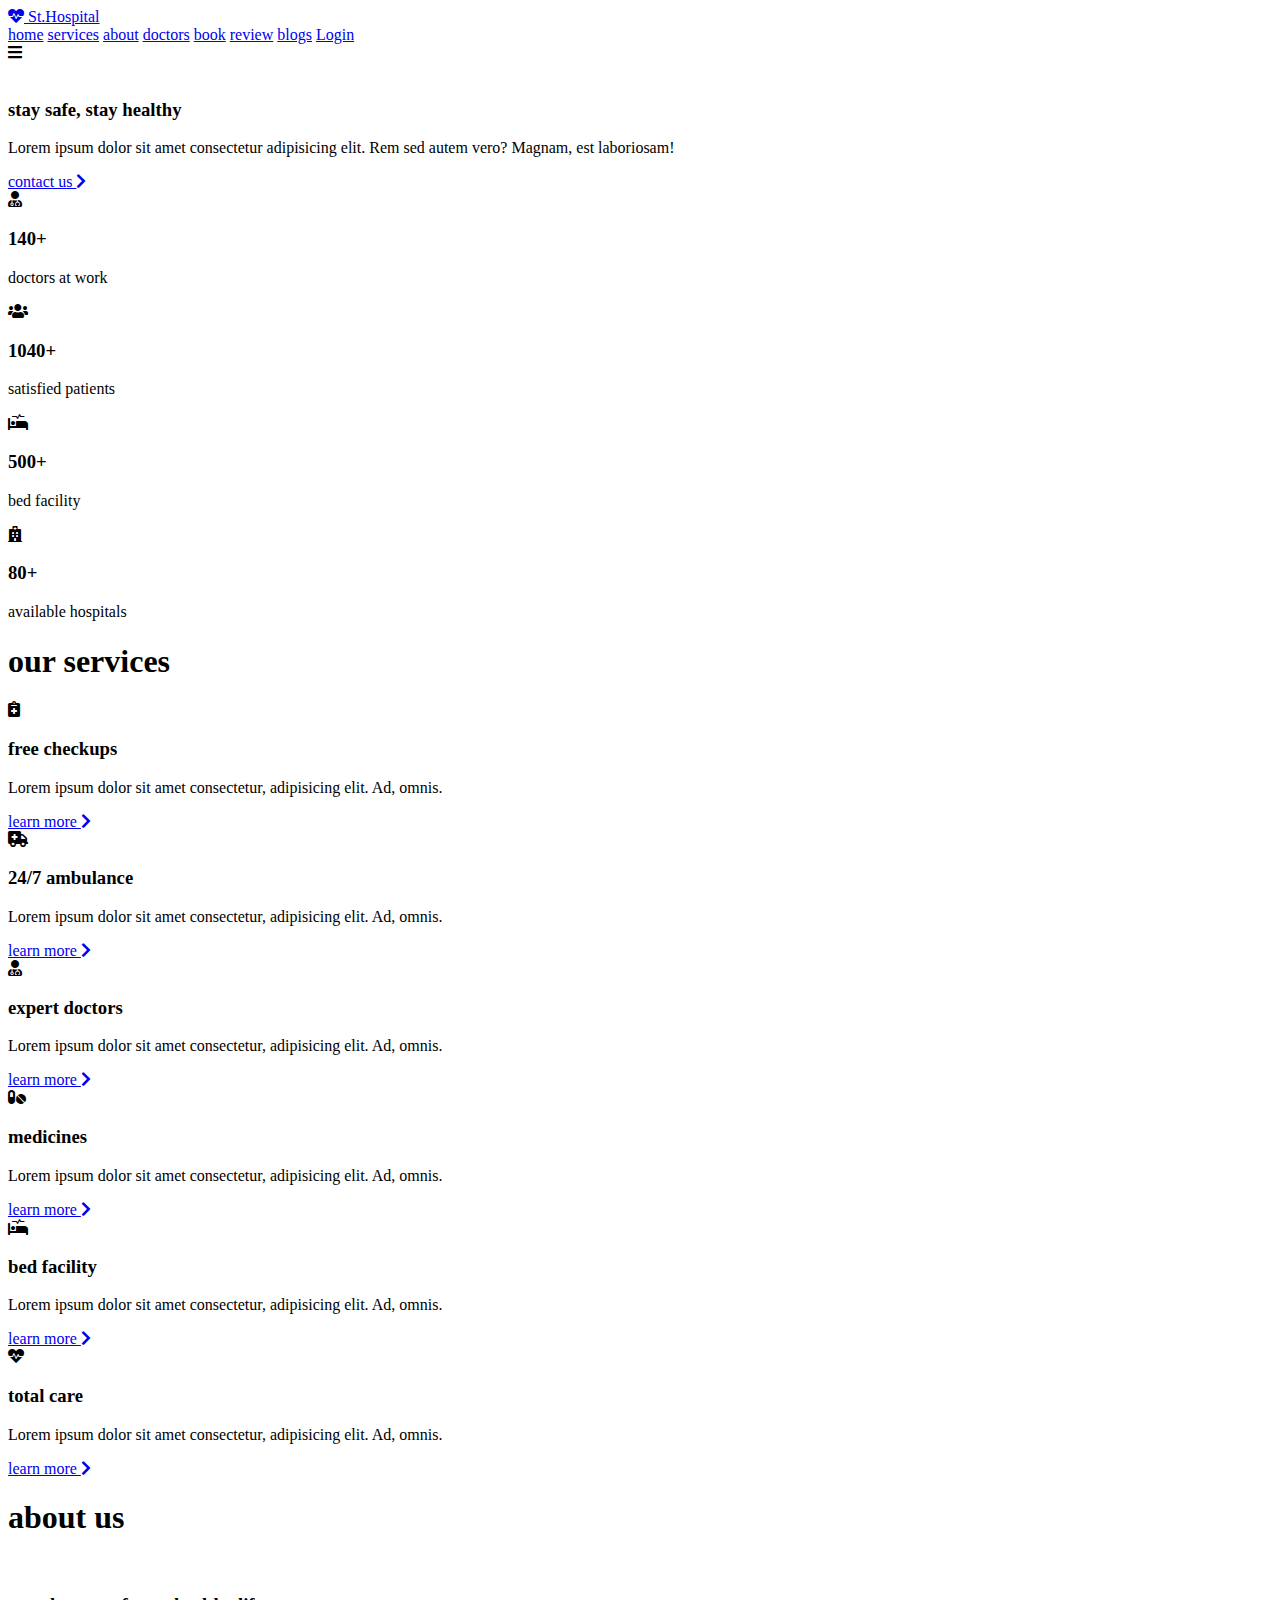
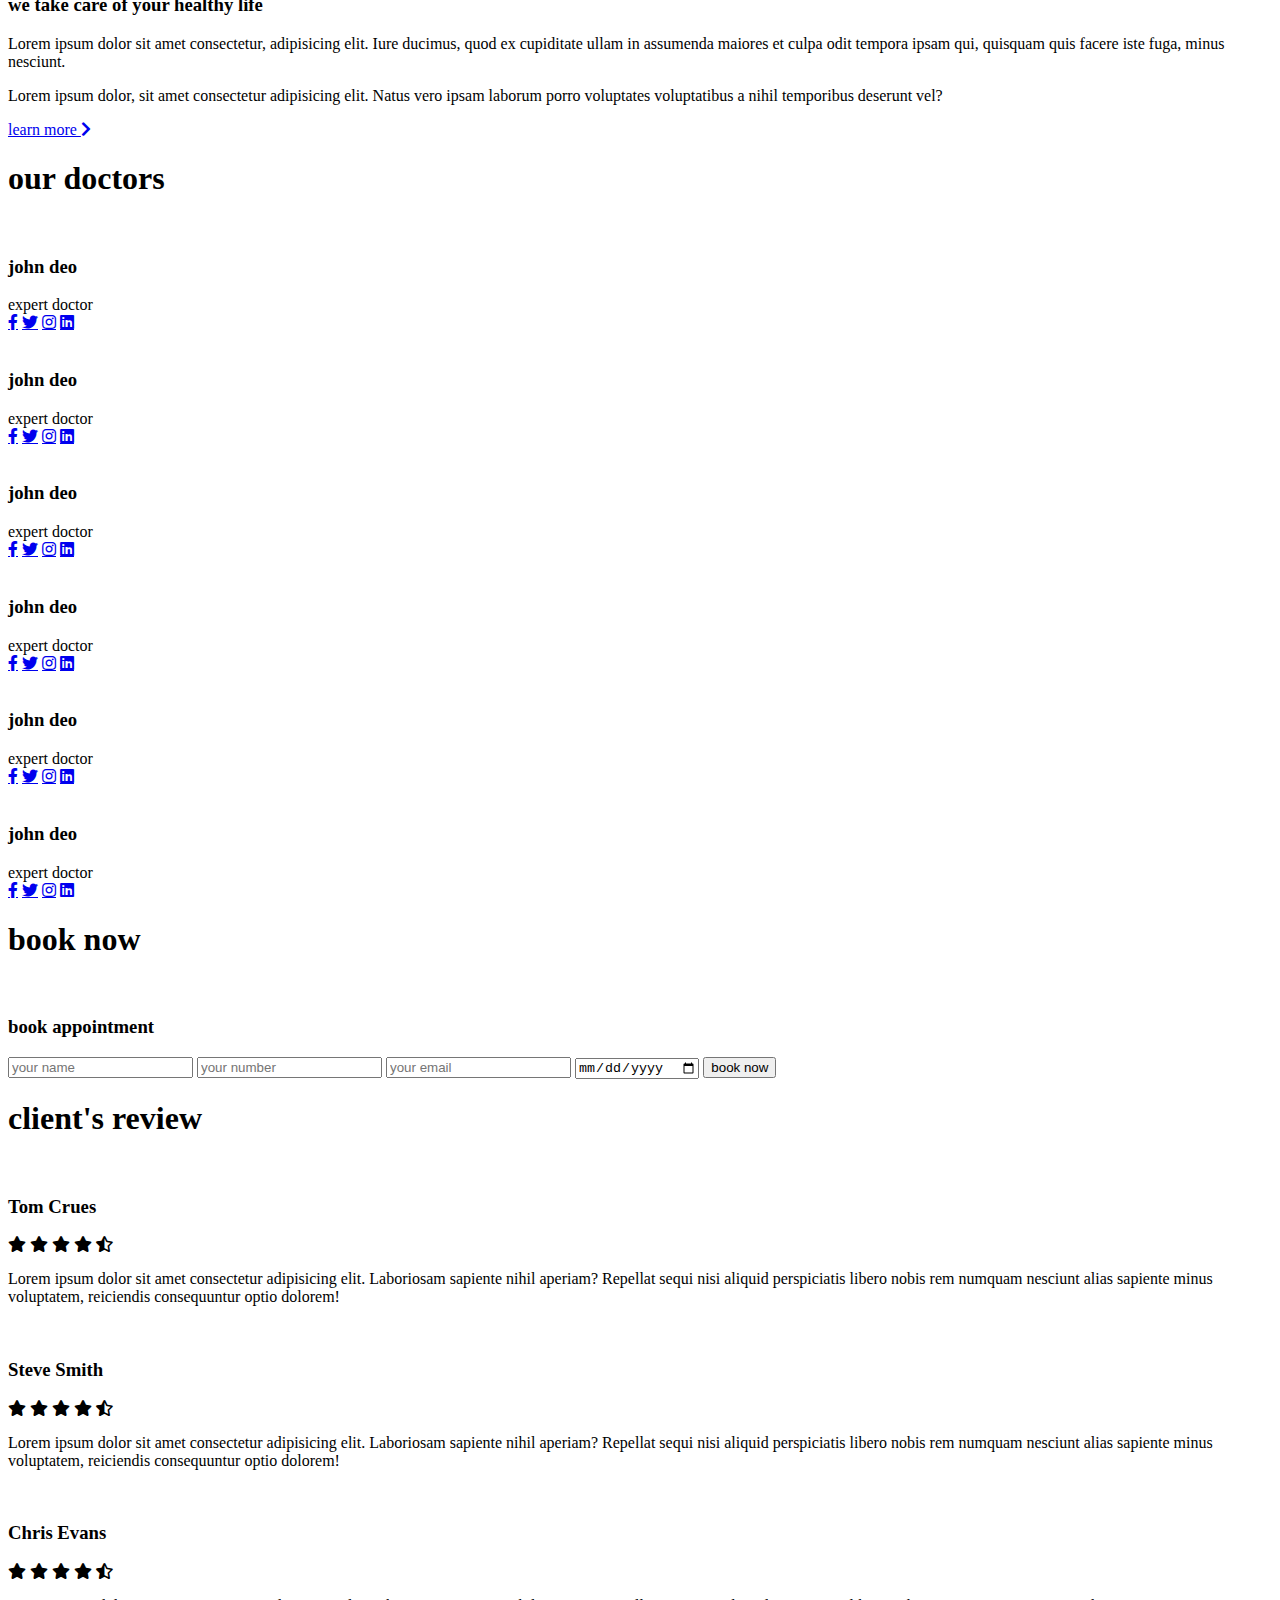
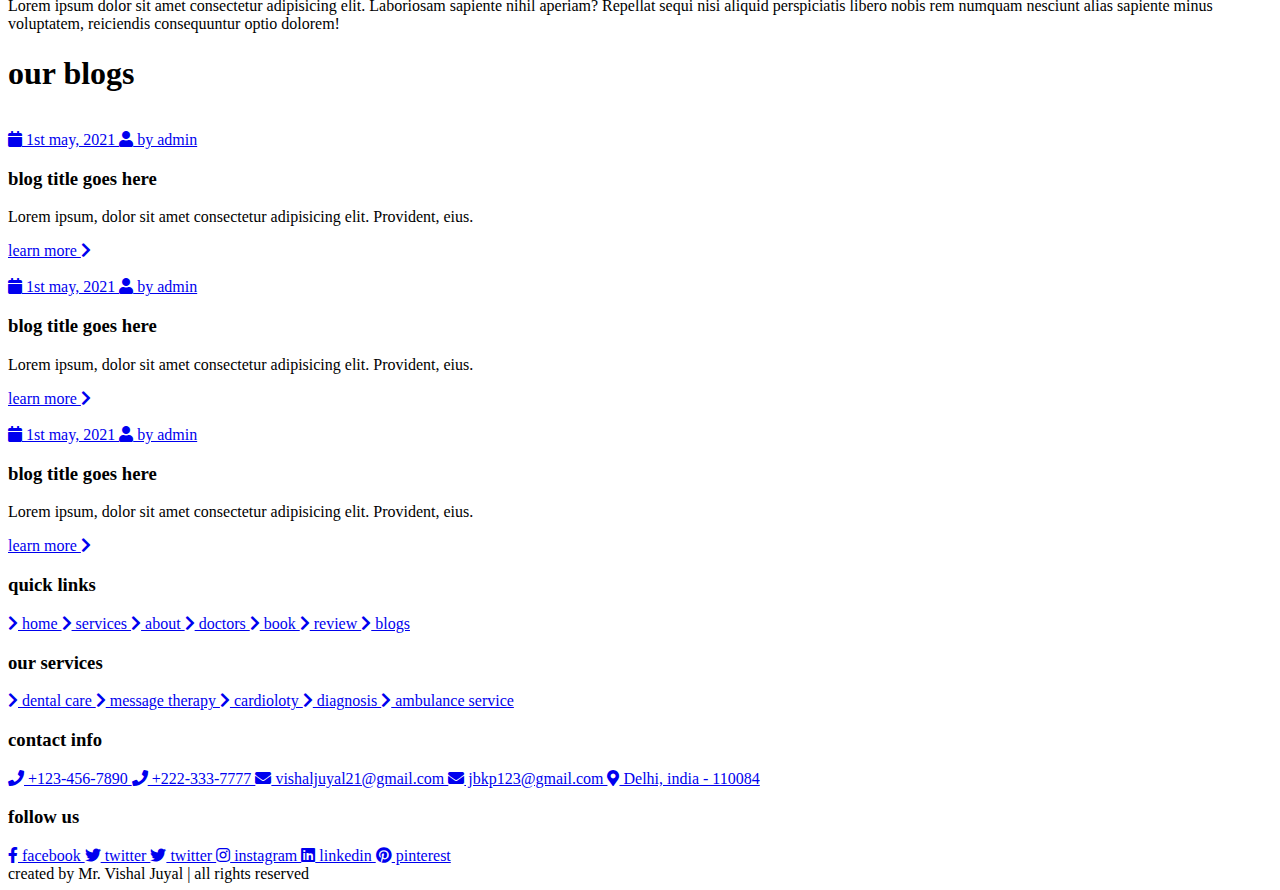
==== index.html @ a19a0e97 "Add files via upload" ====
<!DOCTYPE html>
<html lang="en">
<head>
    <meta charset="UTF-8">
    <meta http-equiv="X-UA-Compatible" content="IE=edge">
    <meta name="viewport" content="width=device-width, initial-scale=1.0">
    <title>complete responsive hospital website design </title>

    <!-- font awesome cdn link  -->
    <link rel="stylesheet" href="https://cdnjs.cloudflare.com/ajax/libs/font-awesome/5.15.4/css/all.min.css">

    <!-- custom css file link  -->
    <link rel="stylesheet" href="css/style.css">

</head>
<body>
    
<!-- header section starts  -->

<header class="header">

    <a href="#" class="logo"> <i class="fas fa-heartbeat"></i>  St.Hospital </a>

    <nav class="navbar">
        <a href="#home">home</a>
        <a href="#services">services</a>
        <a href="#about">about</a>
        <a href="#doctors">doctors</a>
        <a href="#book">book</a>
        <a href="#review">review</a>
        <a href="#blogs">blogs</a>
        <a href="Index/index2.html">Login</a>

    </nav>

    <div id="menu-btn" class="fas fa-bars"></div>

</header>

<!-- header section ends -->

<!-- home section starts  -->

<section class="home" id="home">

    <div class="image">
        <img src="image/home-img.png" alt="">
    </div>

    <div class="content">
        <h3>stay safe, stay healthy</h3>
        <p>Lorem ipsum dolor sit amet consectetur adipisicing elit. Rem sed autem vero? Magnam, est laboriosam!</p>
        <a href="/Staff/contact.html" class="btn"> contact us <span class="fas fa-chevron-right"></span> </a>
    </div>

</section>

<!-- home section ends -->

<!-- icons section starts  -->

<section class="icons-container">

    <div class="icons">
        <i class="fas fa-user-md"></i>
        <h3>140+</h3>
        <p>doctors at work</p>
    </div>

    <div class="icons">
        <i class="fas fa-users"></i>
        <h3>1040+</h3>
        <p>satisfied patients</p>
    </div>

    <div class="icons">
        <i class="fas fa-procedures"></i>
        <h3>500+</h3>
        <p>bed facility</p>
    </div>

    <div class="icons">
        <i class="fas fa-hospital"></i>
        <h3>80+</h3>
        <p>available hospitals</p>
    </div>

</section>

<!-- icons section ends -->

<!-- services section starts  -->

<section class="services" id="services">

    <h1 class="heading"> our <span>services</span> </h1>

    <div class="box-container">

        <div class="box">
            <i class="fas fa-notes-medical"></i>
            <h3>free checkups</h3>
            <p>Lorem ipsum dolor sit amet consectetur, adipisicing elit. Ad, omnis.</p>
            <a href="#" class="btn"> learn more <span class="fas fa-chevron-right"></span> </a>
        </div>

        <div class="box">
            <i class="fas fa-ambulance"></i>
            <h3>24/7 ambulance</h3>
            <p>Lorem ipsum dolor sit amet consectetur, adipisicing elit. Ad, omnis.</p>
            <a href="#" class="btn"> learn more <span class="fas fa-chevron-right"></span> </a>
        </div>

        <div class="box">
            <i class="fas fa-user-md"></i>
            <h3>expert doctors</h3>
            <p>Lorem ipsum dolor sit amet consectetur, adipisicing elit. Ad, omnis.</p>
            <a href="#" class="btn"> learn more <span class="fas fa-chevron-right"></span> </a>
        </div>

        <div class="box">
            <i class="fas fa-pills"></i>
            <h3>medicines</h3>
            <p>Lorem ipsum dolor sit amet consectetur, adipisicing elit. Ad, omnis.</p>
            <a href="#" class="btn"> learn more <span class="fas fa-chevron-right"></span> </a>
        </div>

        <div class="box">
            <i class="fas fa-procedures"></i>
            <h3>bed facility</h3>
            <p>Lorem ipsum dolor sit amet consectetur, adipisicing elit. Ad, omnis.</p>
            <a href="#" class="btn"> learn more <span class="fas fa-chevron-right"></span> </a>
        </div>

        <div class="box">
            <i class="fas fa-heartbeat"></i>
            <h3>total care</h3>
            <p>Lorem ipsum dolor sit amet consectetur, adipisicing elit. Ad, omnis.</p>
            <a href="#" class="btn"> learn more <span class="fas fa-chevron-right"></span> </a>
        </div>

    </div>

</section>

<!-- services section ends -->

<!-- about section starts  -->

<section class="about" id="about">

    <h1 class="heading"> <span>about</span> us </h1>

    <div class="row">

        <div class="image">
            <img src="image/about-img.svg" alt="">
        </div>

        <div class="content">
            <h3>we take care of your healthy life</h3>
            <p>Lorem ipsum dolor sit amet consectetur, adipisicing elit. Iure ducimus, quod ex cupiditate ullam in assumenda maiores et culpa odit tempora ipsam qui, quisquam quis facere iste fuga, minus nesciunt.</p>
            <p>Lorem ipsum dolor, sit amet consectetur adipisicing elit. Natus vero ipsam laborum porro voluptates voluptatibus a nihil temporibus deserunt vel?</p>
            <a href="#" class="btn"> learn more <span class="fas fa-chevron-right"></span> </a>
        </div>

    </div>

</section>

<!-- about section ends -->

<!-- doctors section starts  -->

<section class="doctors" id="doctors">

    <h1 class="heading"> our <span>doctors</span> </h1>

    <div class="box-container">

        <div class="box">
            <img src="image/doc-1.jpg" alt="">
            <h3>john deo</h3>
            <span>expert doctor</span>
            <div class="share">
                <a href="#" class="fab fa-facebook-f"></a>
                <a href="#" class="fab fa-twitter"></a>
                <a href="#" class="fab fa-instagram"></a>
                <a href="#" class="fab fa-linkedin"></a>
            </div>
        </div>

        <div class="box">
            <img src="image/doc-2.jpg" alt="">
            <h3>john deo</h3>
            <span>expert doctor</span>
            <div class="share">
                <a href="#" class="fab fa-facebook-f"></a>
                <a href="#" class="fab fa-twitter"></a>
                <a href="#" class="fab fa-instagram"></a>
                <a href="#" class="fab fa-linkedin"></a>
            </div>
        </div>

        <div class="box">
            <img src="image/doc-3.jpg" alt="">
            <h3>john deo</h3>
            <span>expert doctor</span>
            <div class="share">
                <a href="#" class="fab fa-facebook-f"></a>
                <a href="#" class="fab fa-twitter"></a>
                <a href="#" class="fab fa-instagram"></a>
                <a href="#" class="fab fa-linkedin"></a>
            </div>
        </div>

        <div class="box">
            <img src="image/doc-4.jpg" alt="">
            <h3>john deo</h3>
            <span>expert doctor</span>
            <div class="share">
                <a href="#" class="fab fa-facebook-f"></a>
                <a href="#" class="fab fa-twitter"></a>
                <a href="#" class="fab fa-instagram"></a>
                <a href="#" class="fab fa-linkedin"></a>
            </div>
        </div>

        <div class="box">
            <img src="image/doc-5.jpg" alt="">
            <h3>john deo</h3>
            <span>expert doctor</span>
            <div class="share">
                <a href="#" class="fab fa-facebook-f"></a>
                <a href="#" class="fab fa-twitter"></a>
                <a href="#" class="fab fa-instagram"></a>
                <a href="#" class="fab fa-linkedin"></a>
            </div>
        </div>

        <div class="box">
            <img src="image/doc-6.jpg" alt="">
            <h3>john deo</h3>
            <span>expert doctor</span>
            <div class="share">
                <a href="#" class="fab fa-facebook-f"></a>
                <a href="#" class="fab fa-twitter"></a>
                <a href="#" class="fab fa-instagram"></a>
                <a href="#" class="fab fa-linkedin"></a>
            </div>
        </div>

    </div>

</section>

<!-- doctors section ends -->

<!-- booking section starts   -->

<section class="book" id="book">

    <h1 class="heading"> <span>book</span> now </h1>    

    <div class="row">

        <div class="image">
            <img src="image/book-img.svg" alt="">
        </div>

        <form action="">
            <h3>book appointment</h3>
            <input type="text" placeholder="your name" class="box">
            <input type="number" placeholder="your number" class="box">
            <input type="email" placeholder="your email" class="box">
            <input type="date" class="box">
            <input type="submit" value="book now" class="btn">
        </form>

    </div>

</section>

<!-- booking section ends -->

<!-- review section starts  -->

<section class="review" id="review">
    
    <h1 class="heading"> client's <span>review</span> </h1>

    <div class="box-container">

        <div class="box">
            <img src="image/pic-1.png" alt="">
            <h3>Tom Crues</h3>
            <div class="stars">
                <i class="fas fa-star"></i>
                <i class="fas fa-star"></i>
                <i class="fas fa-star"></i>
                <i class="fas fa-star"></i>
                <i class="fas fa-star-half-alt"></i>
            </div>
            <p class="text">Lorem ipsum dolor sit amet consectetur adipisicing elit. Laboriosam sapiente nihil aperiam? Repellat sequi nisi aliquid perspiciatis libero nobis rem numquam nesciunt alias sapiente minus voluptatem, reiciendis consequuntur optio dolorem!</p>
        </div>

        <div class="box">
            <img src="image/pic-2.png" alt="">
            <h3>Steve Smith</h3>
            <div class="stars">
                <i class="fas fa-star"></i>
                <i class="fas fa-star"></i>
                <i class="fas fa-star"></i>
                <i class="fas fa-star"></i>
                <i class="fas fa-star-half-alt"></i>
            </div>
            <p class="text">Lorem ipsum dolor sit amet consectetur adipisicing elit. Laboriosam sapiente nihil aperiam? Repellat sequi nisi aliquid perspiciatis libero nobis rem numquam nesciunt alias sapiente minus voluptatem, reiciendis consequuntur optio dolorem!</p>
        </div>

        <div class="box">
            <img src="image/pic-3.png" alt="">
            <h3>Chris Evans</h3>
            <div class="stars">
                <i class="fas fa-star"></i>
                <i class="fas fa-star"></i>
                <i class="fas fa-star"></i>
                <i class="fas fa-star"></i>
                <i class="fas fa-star-half-alt"></i>
            </div>
            <p class="text">Lorem ipsum dolor sit amet consectetur adipisicing elit. Laboriosam sapiente nihil aperiam? Repellat sequi nisi aliquid perspiciatis libero nobis rem numquam nesciunt alias sapiente minus voluptatem, reiciendis consequuntur optio dolorem!</p>
        </div>

    </div>

</section>

<!-- review section ends -->

<!-- blogs section starts  -->

<section class="blogs" id="blogs">

    <h1 class="heading"> our <span>blogs</span> </h1>

    <div class="box-container">

        <div class="box">
            <div class="image">
                <img src="image/blog-1.jpg" alt="">
            </div>
            <div class="content">
                <div class="icon">
                    <a href="#"> <i class="fas fa-calendar"></i> 1st may, 2021 </a>
                    <a href="#"> <i class="fas fa-user"></i> by admin </a>
                </div>
                <h3>blog title goes here</h3>
                <p>Lorem ipsum, dolor sit amet consectetur adipisicing elit. Provident, eius.</p>
                <a href="#" class="btn"> learn more <span class="fas fa-chevron-right"></span> </a>
            </div>
        </div>

        <div class="box">
            <div class="image">
                <img src="image/blog-2.jpg" alt="">
            </div>
            <div class="content">
                <div class="icon">
                    <a href="#"> <i class="fas fa-calendar"></i> 1st may, 2021 </a>
                    <a href="#"> <i class="fas fa-user"></i> by admin </a>
                </div>
                <h3>blog title goes here</h3>
                <p>Lorem ipsum, dolor sit amet consectetur adipisicing elit. Provident, eius.</p>
                <a href="#" class="btn"> learn more <span class="fas fa-chevron-right"></span> </a>
            </div>
        </div>

        <div class="box">
            <div class="image">
                <img src="image/blog-3.jpg" alt="">
            </div>
            <div class="content">
                <div class="icon">
                    <a href="#"> <i class="fas fa-calendar"></i> 1st may, 2021 </a>
                    <a href="#"> <i class="fas fa-user"></i> by admin </a>
                </div>
                <h3>blog title goes here</h3>
                <p>Lorem ipsum, dolor sit amet consectetur adipisicing elit. Provident, eius.</p>
                <a href="#" class="btn"> learn more <span class="fas fa-chevron-right"></span> </a>
            </div>
        </div>

    </div>

</section>

<!-- blogs section ends -->

<!-- footer section starts  -->

<section class="footer">

    <div class="box-container">

        <div class="box">
            <h3>quick links</h3>
            <a href="#"> <i class="fas fa-chevron-right"></i> home </a>
            <a href="#"> <i class="fas fa-chevron-right"></i> services </a>
            <a href="#"> <i class="fas fa-chevron-right"></i> about </a>
            <a href="#"> <i class="fas fa-chevron-right"></i> doctors </a>
            <a href="#"> <i class="fas fa-chevron-right"></i> book </a>
            <a href="#"> <i class="fas fa-chevron-right"></i> review </a>
            <a href="#"> <i class="fas fa-chevron-right"></i> blogs </a>
        </div>

        <div class="box">
            <h3>our services</h3>
            <a href="#"> <i class="fas fa-chevron-right"></i> dental care </a>
            <a href="#"> <i class="fas fa-chevron-right"></i> message therapy </a>
            <a href="#"> <i class="fas fa-chevron-right"></i> cardioloty </a>
            <a href="#"> <i class="fas fa-chevron-right"></i> diagnosis </a>
            <a href="#"> <i class="fas fa-chevron-right"></i> ambulance service </a>
        </div>

        <div class="box">
            <h3>contact info</h3>
            <a href="#"> <i class="fas fa-phone"></i> +123-456-7890 </a>
            <a href="#"> <i class="fas fa-phone"></i> +222-333-7777 </a>
            <a href="#"> <i class="fas fa-envelope"></i> vishaljuyal21@gmail.com </a>
            <a href="#"> <i class="fas fa-envelope"></i> jbkp123@gmail.com </a>
            <a href="#"> <i class="fas fa-map-marker-alt"></i> Delhi, india - 110084 </a>
        </div>

        <div class="box">
            <h3>follow us</h3>
            <a href="#"> <i class="fab fa-facebook-f"></i> facebook </a>
            <a href="#"> <i class="fab fa-twitter"></i> twitter </a>
            <a href="#"> <i class="fab fa-twitter"></i> twitter </a>
            <a href="#"> <i class="fab fa-instagram"></i> instagram </a>
            <a href="#"> <i class="fab fa-linkedin"></i> linkedin </a>
            <a href="#"> <i class="fab fa-pinterest"></i> pinterest </a>
        </div>

    </div>

    <div class="credit"> created by <span>Mr. Vishal Juyal</span> | all rights reserved </div>

</section>

<!-- footer section ends -->


















<!-- custom js file link  -->
<script src="js/script.js"></script>

</body>
</html>
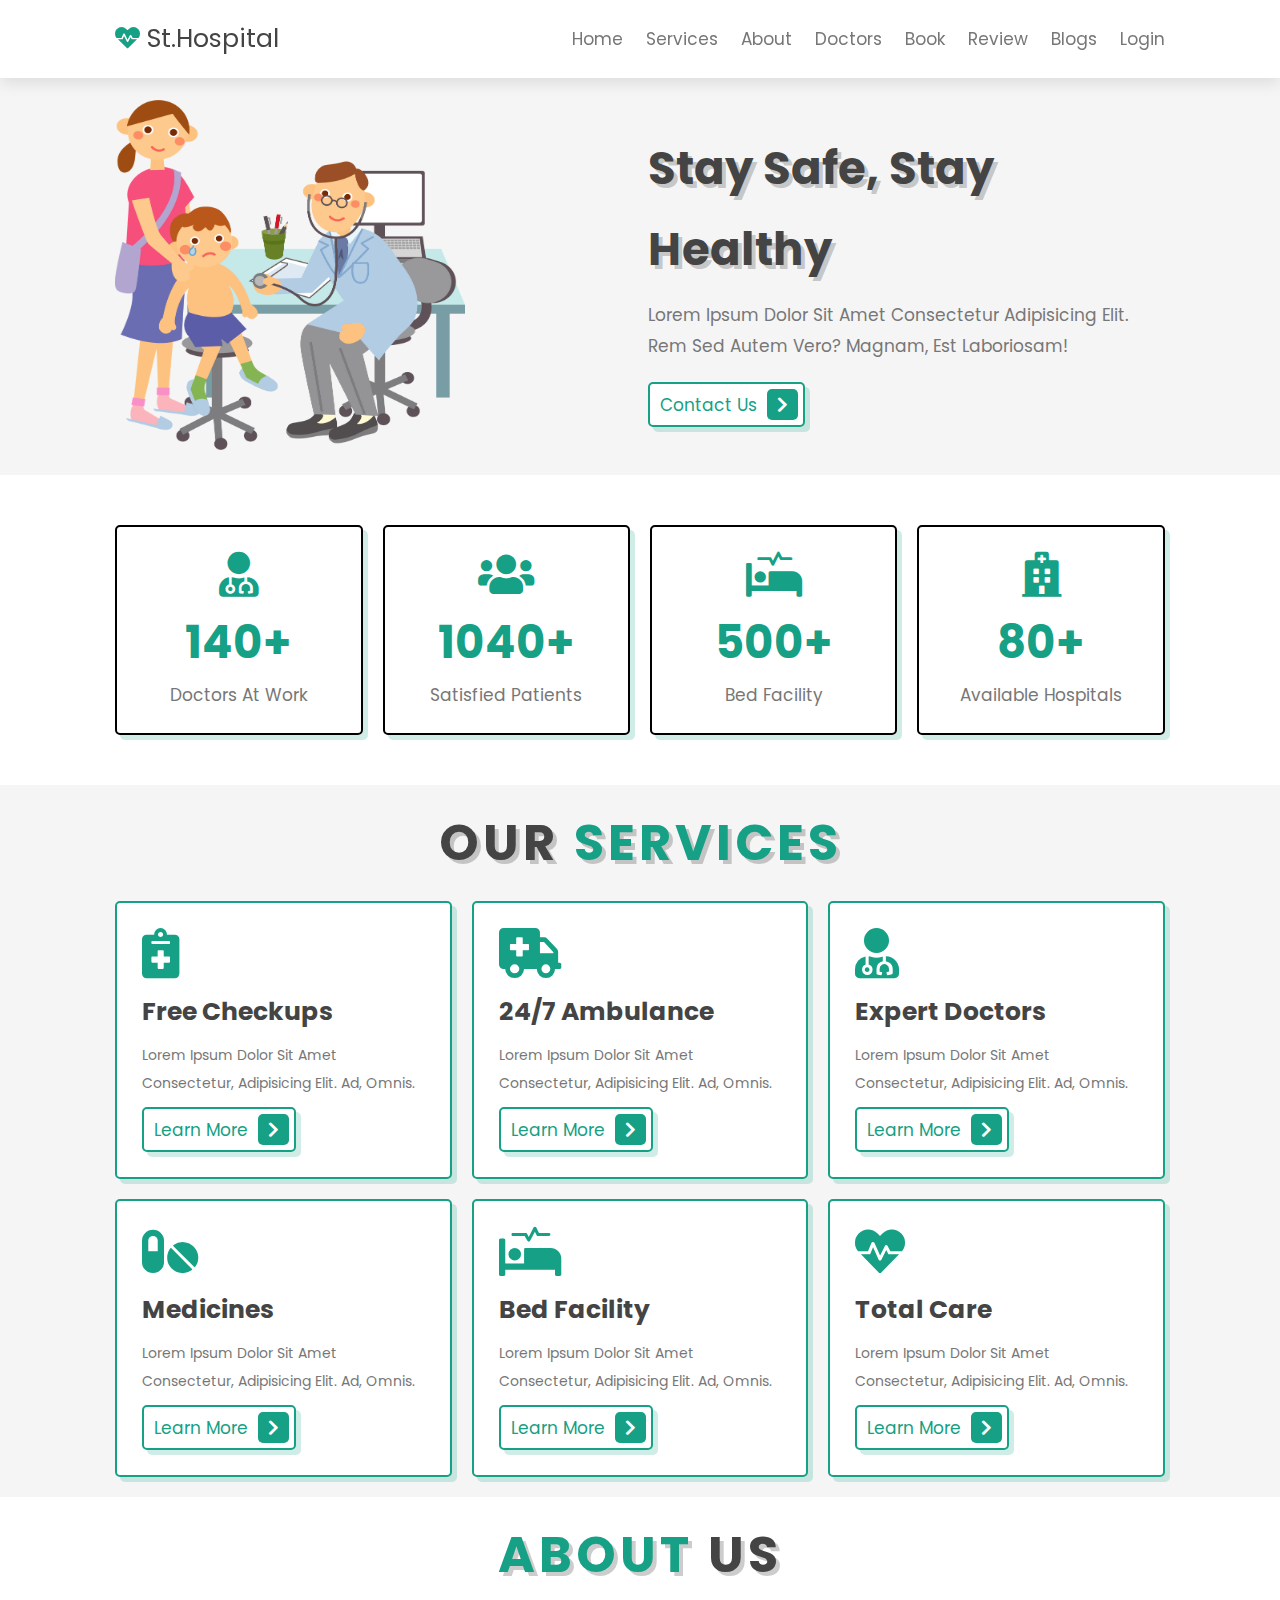
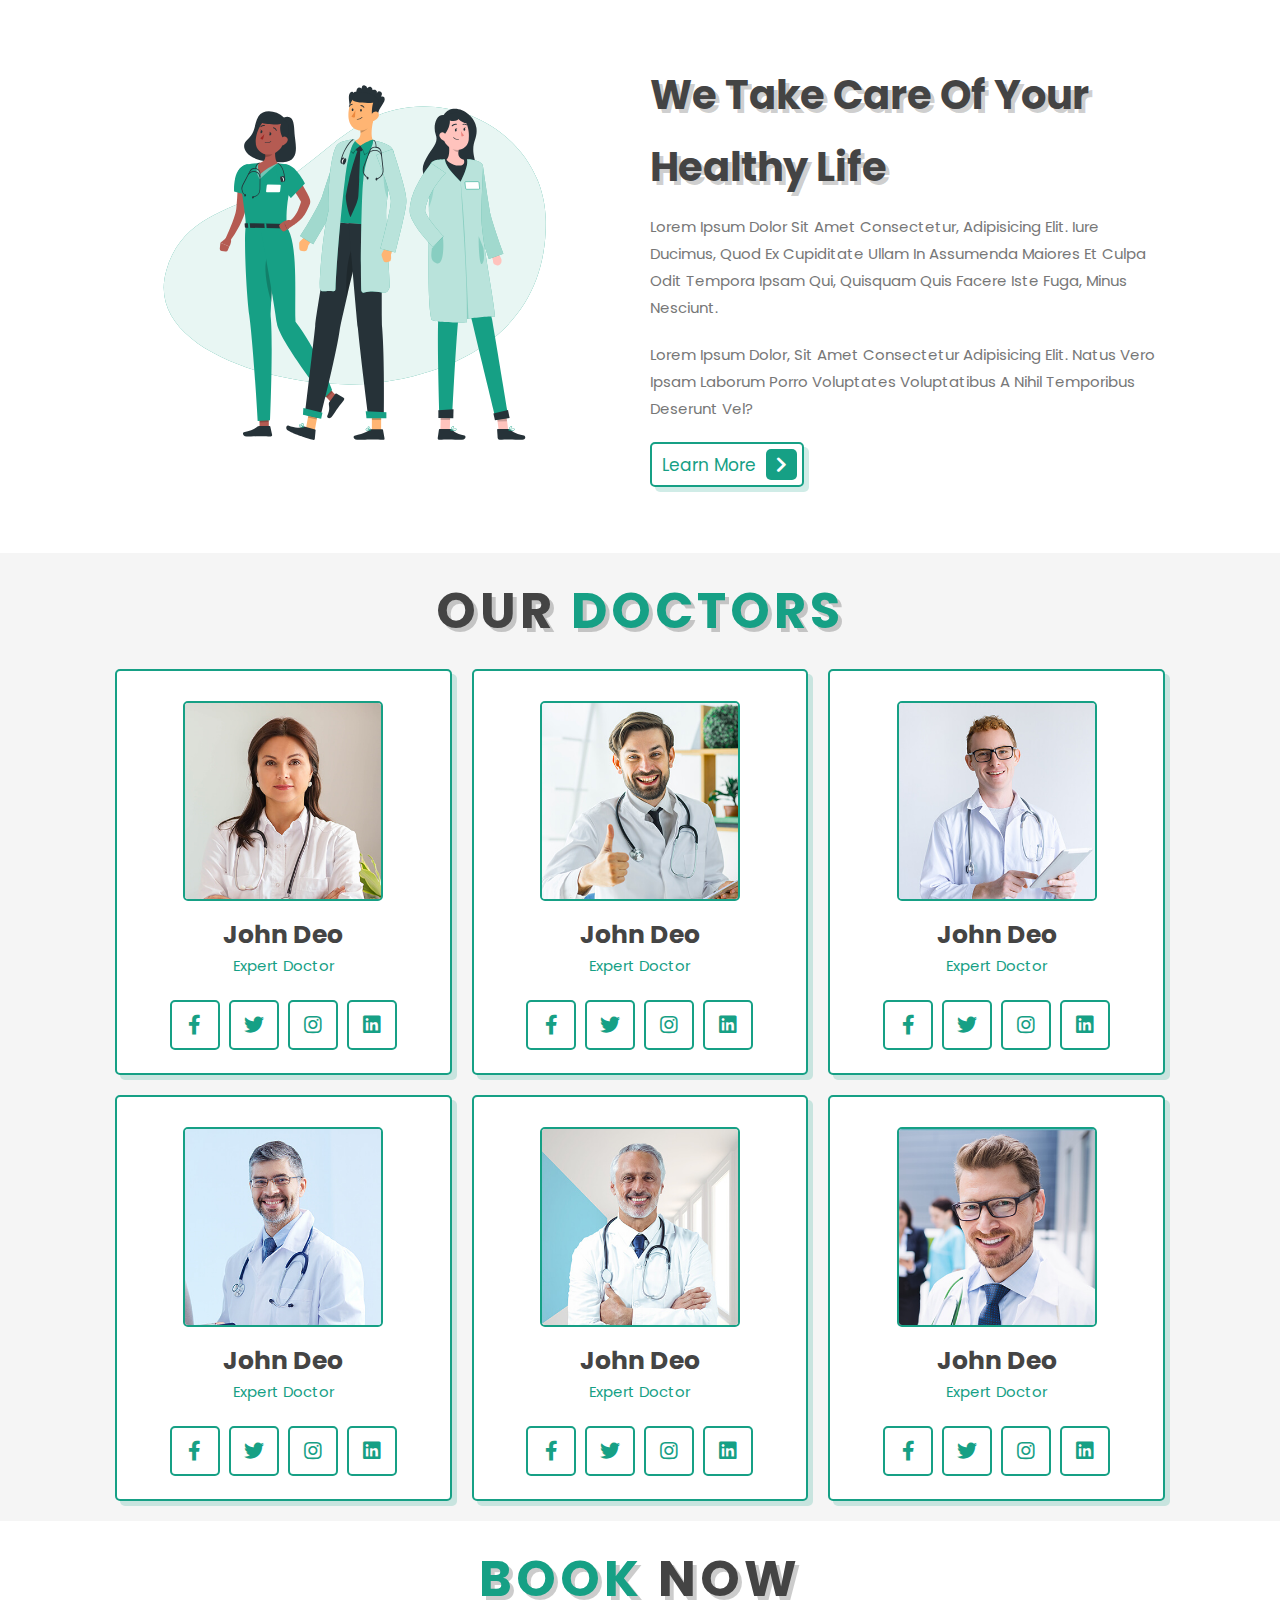
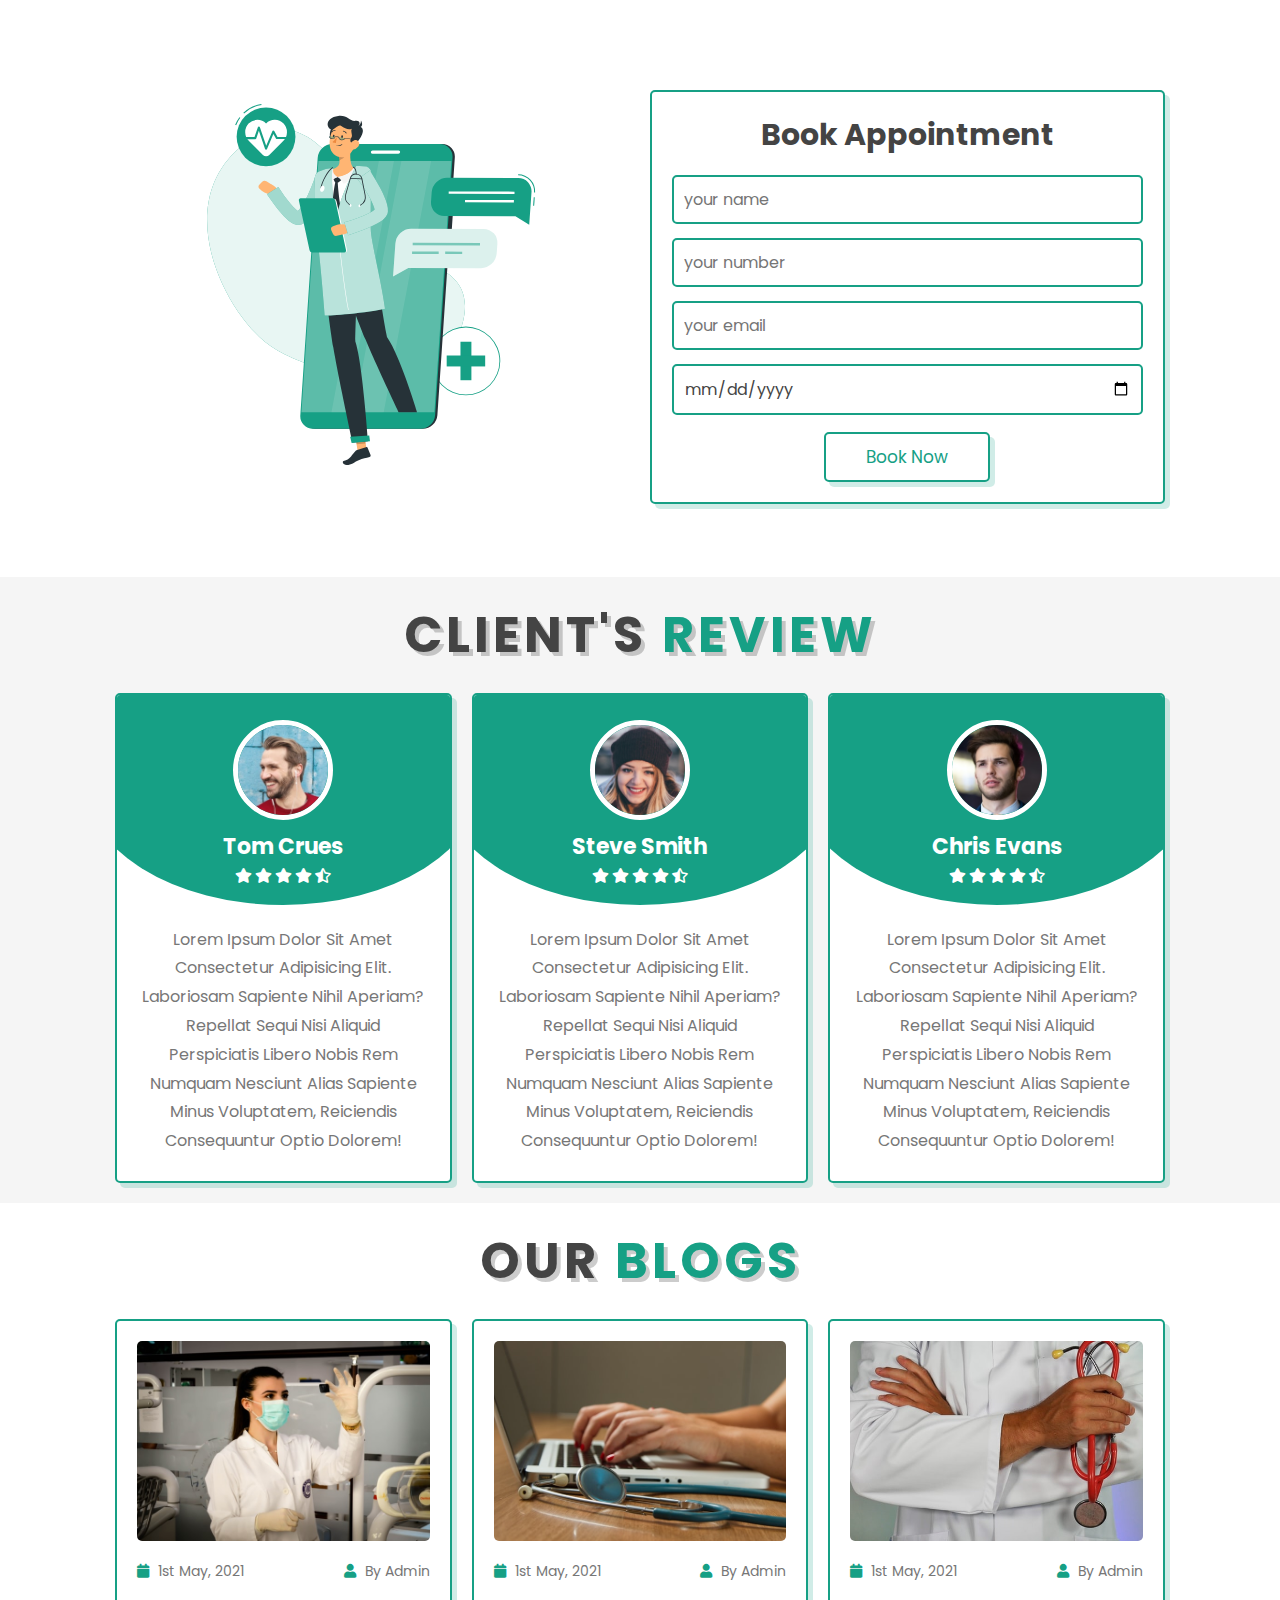
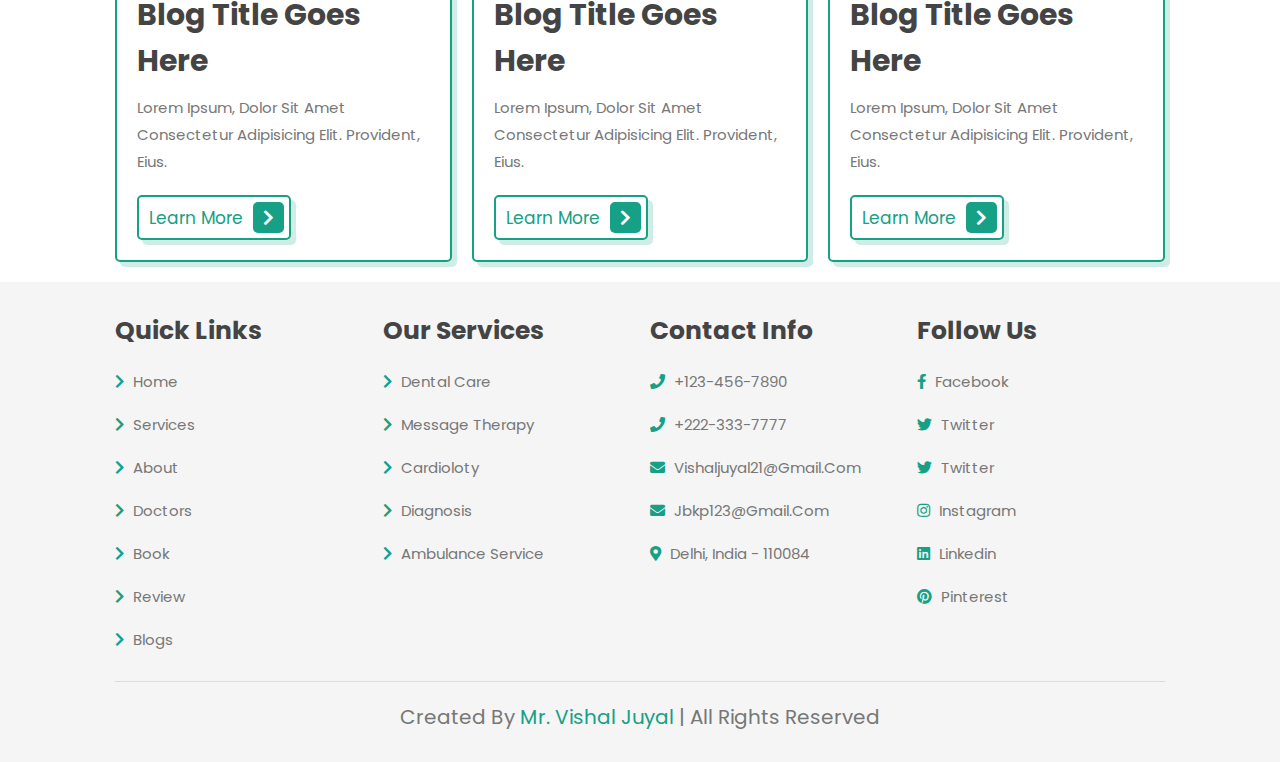
==== commit c09d1ddf: "Update index.html" ====
--- a/index.html
+++ b/index.html
@@ -4,7 +4,7 @@
     <meta charset="UTF-8">
     <meta http-equiv="X-UA-Compatible" content="IE=edge">
     <meta name="viewport" content="width=device-width, initial-scale=1.0">
-    <title>complete responsive hospital website design </title>
+    <title>Hospital Managment </title>
 
     <!-- font awesome cdn link  -->
     <link rel="stylesheet" href="https://cdnjs.cloudflare.com/ajax/libs/font-awesome/5.15.4/css/all.min.css">
@@ -469,4 +469,4 @@
 <script src="js/script.js"></script>
 
 </body>
-</html>+</html>
--- a/css/style.css
+++ b/css/style.css
@@ -0,0 +1,591 @@
+@import url('https://fonts.googleapis.com/css2?family=Poppins:wght@100;200;300;400;500;600;700&display=swap');
+
+:root{
+    --green:#16a085;
+    --black:#444;
+    --light-color:#777;
+    --box-shadow:.5rem .5rem 0 rgba(22, 160, 133, .2);
+    --text-shadow:.4rem .4rem 0 rgba(0, 0, 0, .2);
+    --border:.2rem solid var(--green);
+}
+
+*{
+    font-family: 'Poppins', sans-serif;
+    margin:0; padding: 0;
+    box-sizing: border-box;
+    outline: none; border: none;
+    text-transform: capitalize;
+    transition: all .2s ease-out;
+    text-decoration: none;
+}
+
+html{
+    font-size: 62.5%;
+    overflow-x: hidden;
+    scroll-padding-top: 7rem;
+    scroll-behavior: smooth;
+}
+
+section{
+    padding:2rem 9%;
+}
+
+section:nth-child(even){
+    background: #f5f5f5;
+}
+
+.heading{
+    text-align: center;
+    padding-bottom: 2rem;
+    text-shadow: var(--text-shadow);
+    text-transform: uppercase;
+    color:var(--black);
+    font-size: 5rem;
+    letter-spacing: .4rem;
+}
+
+.heading span{
+    text-transform: uppercase;
+    color:var(--green);
+}
+
+.btn{
+    display: inline-block;
+    margin-top: 1rem;
+    padding: .5rem;
+    padding-left: 1rem;
+    border:var(--border);
+    border-radius: .5rem;
+    box-shadow: var(--box-shadow);
+    color:var(--green);
+    cursor: pointer;
+    font-size: 1.7rem;
+    background: #fff;
+}
+
+.btn span{
+    padding:.7rem 1rem;
+    border-radius: .5rem;
+    background:var(--green);
+    color:#fff;
+    margin-left: .5rem;
+}
+
+.btn:hover{
+    background: var(--green);
+    color:#fff;
+}
+
+.btn:hover span{
+    color: red;
+    background:#fff;
+    margin-left: 1rem;
+}
+
+.header{
+    padding:2rem 9%;
+    position: fixed;
+    top:0; left: 0; right: 0;
+    z-index: 1000;
+    box-shadow: 0 .5rem 1.5rem rgba(0, 0, 0, .1);
+    display: flex;
+    align-items: center;
+    justify-content: space-between;
+    background: #fff;
+}
+
+.header .logo{
+    font-size: 2.5rem;
+    color: var(--black);
+}
+
+.header .logo i{
+    color: var(--green);
+}
+
+.header .navbar a{
+    font-size: 1.7rem;
+    color: var(--light-color);
+    margin-left: 2rem;
+}
+
+.header .navbar a:hover{
+    color: var(--green);
+}
+
+#menu-btn{
+    font-size: 2.5rem;
+    border-radius: .5rem;
+    background: #eee;
+    color:var(--green);
+    padding: 1rem 1.5rem;
+    cursor: pointer;
+    display: none;
+}
+
+.home{
+    display: flex;
+    align-items: center;
+    flex-wrap: wrap;
+    gap:1.5rem;
+    padding-top: 10rem;
+}
+
+.home .image{
+    flex:1 1 45rem;
+}
+
+.home .image img{
+    width: 350px;
+    height: 350px;
+}
+
+.home .content{
+    flex:1 1 45rem;
+}
+
+.home .content h3{
+    font-size: 4.5rem;
+    color:var(--black);
+    line-height: 1.8;
+    text-shadow: var(--text-shadow);
+}
+
+.home .content p{
+    font-size: 1.7rem;
+    color:var(--light-color);
+    line-height: 1.8;
+    padding: 1rem 0;
+}
+
+.icons-container{
+    display: grid;
+    gap:2rem;
+    grid-template-columns: repeat(auto-fit, minmax(20rem, 1fr));
+    padding-top: 5rem;
+    padding-bottom: 5rem;
+}
+
+.icons-container .icons{
+    border:var(--border);
+    border-color: black;
+    box-shadow: var(--box-shadow);
+    border-radius: .5rem;
+    text-align: center;
+    padding: 2.5rem;
+}
+
+.icons-container .icons i{
+    font-size: 4.5rem;
+    color:var(--green);
+    padding-bottom: .7rem;
+}
+
+.icons-container .icons h3{
+    font-size: 4.5rem;
+    color:var(--green);
+    padding: .5rem 0;
+    text-shadow: var(--black);
+}
+
+.icons-container .icons p{
+    font-size: 1.7rem;
+    color:var(--light-color);
+}
+
+.services .box-container{
+    display: grid;
+    grid-template-columns: repeat(auto-fit, minmax(27rem, 1fr));
+    gap:2rem;
+}
+
+.services .box-container .box{
+    background:#fff;
+    border-radius: .5rem;
+    box-shadow: var(--box-shadow);
+    border:var(--border);
+    padding: 2.5rem;
+}
+
+.services .box-container .box i{
+    color: var(--green);
+    font-size: 5rem;
+    padding-bottom: .5rem;
+}
+
+.services .box-container .box h3{
+    color: var(--black);
+    font-size: 2.5rem;
+    padding:1rem 0;
+}
+
+.services .box-container .box p{
+    color: var(--light-color);
+    font-size: 1.4rem;
+    line-height: 2;
+}
+
+.about .row{
+    display: flex;
+    align-items: center;
+    flex-wrap: wrap;
+    gap:2rem;
+}
+
+.about .row .image{
+    flex:1 1 45rem;
+}
+
+.about .row .image img{
+    width: 100%;
+}
+
+.about .row .content{
+    flex:1 1 45rem;
+}
+
+.about .row .content h3{
+    color: var(--black);
+    text-shadow: var(--text-shadow);
+    font-size: 4rem;
+    line-height: 1.8;
+}
+
+.about .row .content p{
+    color: var(--light-color);
+    padding:1rem 0;
+    font-size: 1.5rem;
+    line-height: 1.8;
+}
+
+.doctors .box-container{
+    display: grid;
+    grid-template-columns: repeat(auto-fit, minmax(30rem, 1fr));
+    gap:2rem;
+}
+
+.doctors .box-container .box{
+    text-align: center;
+    background:#fff;
+    border-radius: .5rem;
+    border:var(--border);
+    box-shadow: var(--box-shadow);
+    padding:2rem;
+}
+
+.doctors .box-container .box img{
+    height: 20rem;
+    border:var(--border);
+    border-radius: .5rem;
+    margin-top: 1rem;
+    margin-bottom: 1rem;
+}
+
+.doctors .box-container .box h3{
+    color:var(--black);
+    font-size: 2.5rem;
+}
+
+.doctors .box-container .box span{
+    color:var(--green);
+    font-size: 1.5rem;
+}
+
+.doctors .box-container .box .share{
+    padding-top: 2rem;
+}
+
+.doctors .box-container .box .share a{
+    height: 5rem;
+    width: 5rem;
+    line-height: 4.5rem;
+    font-size: 2rem;
+    color:var(--green);
+    border-radius: .5rem;
+    border:var(--border);
+    margin:.3rem;
+}
+
+.doctors .box-container .box .share a:hover{
+    background:var(--green);
+    color:#fff;
+    box-shadow: var(--box-shadow);
+}
+
+.book .row{
+    display: flex;
+    align-items: center;
+    flex-wrap: wrap;
+    gap:2rem;
+}
+ 
+.book .row .image{
+    flex:1 1 45rem;
+}
+
+.book .row .image img{
+    width: 100%;
+}
+
+.book .row form{
+    flex:1 1 45rem;
+    background: #fff;
+    border:var(--border);
+    box-shadow: var(--box-shadow);
+    text-align: center;
+    padding: 2rem;
+    border-radius: .5rem;
+}
+
+.book .row form h3{
+    color:var(--black);
+    padding-bottom: 1rem;
+    font-size: 3rem;
+}
+
+.book .row form .box{
+    width: 100%;
+    margin:.7rem 0;
+    border-radius: .5rem;
+    border:var(--border);
+    font-size: 1.6rem;
+    color: var(--black);
+    text-transform: none;
+    padding: 1rem;
+}
+
+.book .row form .btn{
+    padding:1rem 4rem;
+}
+
+.review .box-container{
+    display: grid;
+    grid-template-columns: repeat(auto-fit, minmax(27rem, 1fr));
+    gap:2rem;
+}
+
+.review .box-container .box{
+    border:var(--border);
+    box-shadow: var(--box-shadow);
+    border-radius: .5rem;
+    padding:2.5rem;
+    background: #fff;
+    text-align: center;
+    position: relative;
+    overflow: hidden;
+    z-index: 0;
+}
+
+.review .box-container .box img{
+    height: 10rem;
+    width: 10rem;
+    border-radius: 50%;
+    object-fit: cover;
+    border:.5rem solid #fff;
+}
+
+.review .box-container .box h3{
+    color:#fff;
+    font-size: 2.2rem;
+    padding:.5rem 0;
+}
+
+.review .box-container .box .stars i{
+    color:#fff;
+    font-size: 1.5rem;
+}
+
+.review .box-container .box .text{
+    color:var(--light-color);
+    line-height: 1.8;
+    font-size: 1.6rem;
+    padding-top: 4rem;
+}
+
+.review .box-container .box::before{
+    content: '';
+    position: absolute;
+    top:-4rem; left: 50%;
+    transform:translateX(-50%);
+    background:var(--green);
+    border-bottom-left-radius: 50%;
+    border-bottom-right-radius: 50%;
+    height: 25rem;
+    width: 120%;
+    z-index: -1;
+}
+
+.blogs .box-container{
+    display: grid;
+    grid-template-columns: repeat(auto-fit, minmax(30rem, 1fr));
+    gap:2rem;
+}
+
+.blogs .box-container .box{
+    border:var(--border);
+    box-shadow: var(--box-shadow);
+    border-radius: .5rem;
+    padding: 2rem;
+}
+
+.blogs .box-container .box .image{
+    height: 20rem;
+    overflow:hidden;
+    border-radius: .5rem;
+}
+
+.blogs .box-container .box .image img{
+    height: 100%;
+    width: 100%;
+    object-fit: cover;
+}
+
+.blogs .box-container .box:hover .image img{
+    transform:scale(1.2);
+}
+
+.blogs .box-container .box .content{
+    padding-top: 1rem;
+}
+
+.blogs .box-container .box .content .icon{
+    padding: 1rem 0;
+    display: flex;
+    align-items: center;
+    justify-content: space-between;
+}
+
+.blogs .box-container .box .content .icon a{
+    font-size: 1.4rem;
+    color: var(--light-color);
+}
+
+.blogs .box-container .box .content .icon a:hover{
+    color:var(--green);
+}
+
+.blogs .box-container .box .content .icon a i{
+    padding-right: .5rem;
+    color: var(--green);
+}
+
+.blogs .box-container .box .content h3{
+    color:var(--black);
+    font-size: 3rem;
+}
+
+.blogs .box-container .box .content p{
+    color:var(--light-color);
+    font-size: 1.5rem;
+    line-height: 1.8;
+    padding:1rem 0;
+}
+
+.footer .box-container{
+    display: grid;
+    grid-template-columns: repeat(auto-fit, minmax(22rem, 1fr));
+    gap:2rem;
+}
+
+.footer .box-container .box h3{
+    font-size: 2.5rem;
+    color:var(--black);
+    padding: 1rem 0;
+}
+
+.footer .box-container .box a{
+    display: block;
+    font-size: 1.5rem;
+    color:var(--light-color);
+    padding: 1rem 0;
+}
+
+.footer .box-container .box a i{
+    padding-right: .5rem;
+    color:var(--green);
+}
+
+.footer .box-container .box a:hover i{
+    padding-right:2rem;
+}
+
+.footer .credit{
+    padding: 1rem;
+    padding-top: 2rem;
+    margin-top: 2rem;
+    text-align: center;
+    font-size: 2rem;
+    color:var(--light-color);
+    border-top: .1rem solid rgba(0, 0, 0, .1);
+}
+
+.footer .credit span{
+    color:var(--green);
+}
+
+
+
+
+
+
+
+
+
+/* media queries  */
+@media (max-width:991px){
+
+    html{
+        font-size: 55%;
+    }
+
+    .header{
+        padding: 2rem;
+    }
+
+    section{
+        padding:2rem;
+    }
+
+}
+
+@media (max-width:768px){
+
+    #menu-btn{
+        display: initial;
+    }
+
+    .header .navbar{
+        position: absolute;
+        top:115%; right: 2rem;
+        border-radius: .5rem;
+        box-shadow: var(--box-shadow);
+        width: 30rem;
+        border: var(--border);
+        background: #fff;
+        transform: scale(0);
+        opacity: 0;
+        transform-origin: top right;
+        transition: none;
+    }
+
+    .header .navbar.active{
+        transform: scale(1);
+        opacity: 1;
+        transition: .2s ease-out;
+    }
+
+    .header .navbar a{
+        font-size: 2rem;
+        display: block;
+        margin:2.5rem;
+    }
+
+}
+
+@media (max-width:450px){
+
+    html{
+        font-size: 50%;
+    }
+
+}
